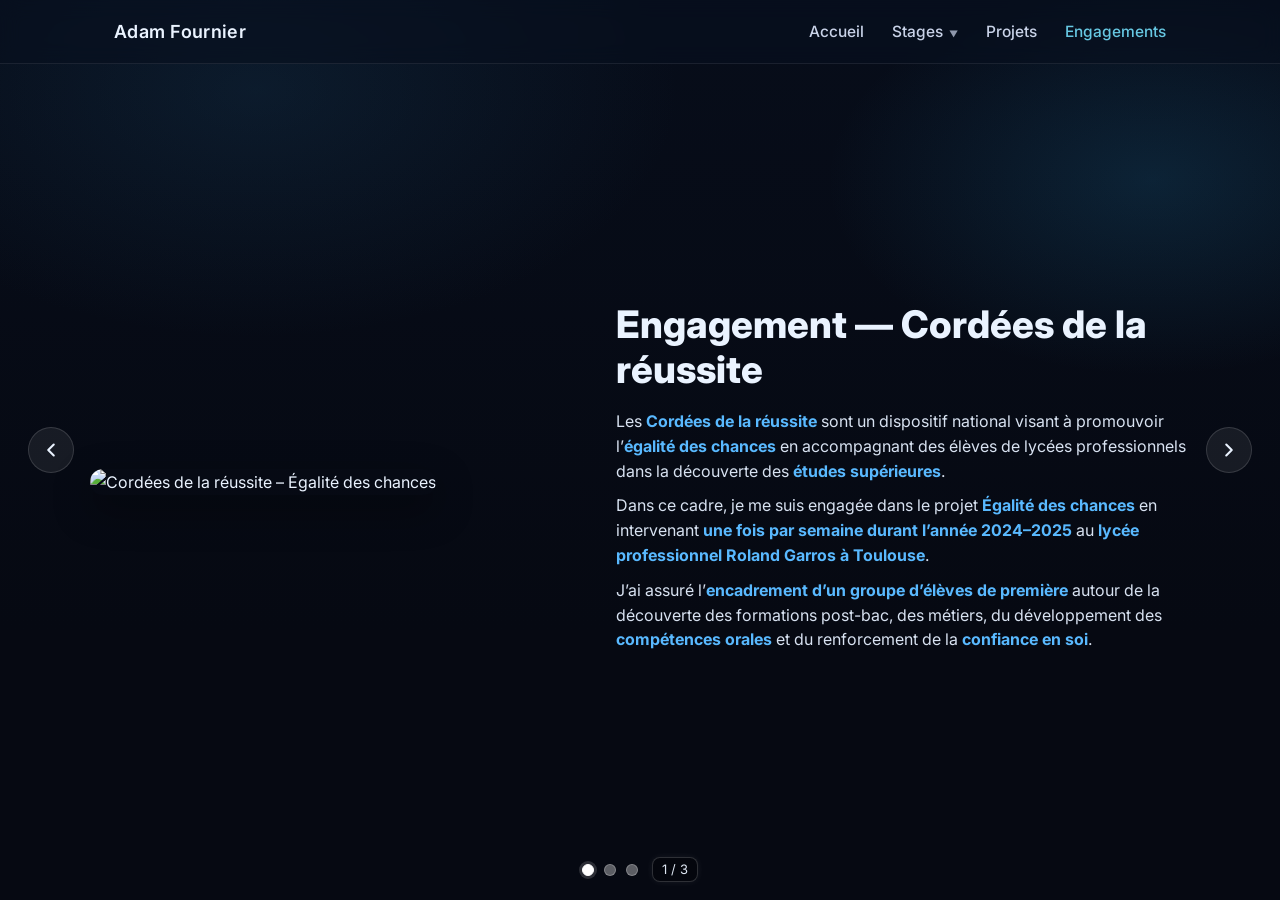
==== engagements.html @ 2282bc59 "Update engagements.html" ====
<!DOCTYPE html>
<html lang="fr">
<head>
  <meta charset="UTF-8" />
  <meta name="viewport" content="width=device-width, initial-scale=1" />
  <title>Engagements — Adam Fournier</title>

  <link rel="preconnect" href="https://fonts.gstatic.com" crossorigin>
  <link href="https://fonts.googleapis.com/css2?family=Inter:wght@300;400;600;800&display=swap" rel="stylesheet">
  <link rel="stylesheet" href="index.css?v=401" />
</head>

<body>

<header class="board">
  <div class="board__inner">
    <div class="board__brand">Adam&nbsp;Fournier</div>
    <nav class="board__nav">
      <a href="index.html">Accueil</a>

      <div class="nav-item">
        <a href="stages.html">Stages</a>
        <div class="sub">
          <a href="stage-enedis.html">Stage — Enedis (Paris)</a>
        </div>
      </div>

      <a href="projets.html">Projets</a>
      <a href="engagements.html" class="is-active">Engagements</a>
    </nav>
  </div>
</header>

<!-- WRAPPER SLIDES (IDENTIQUE À STAGE-ENEDIS) -->
<div class="slides-full-wrap">
  <div class="slides-full" id="slider">

    <!-- SLIDE 1 -->
    <section class="slide-full slide-engagement-cordee">
      <div class="slide-content engagement-grid">

        <div class="engagement-image">
          <img src="assets/engagements/image_cordee.jpg"
               alt="Cordées de la réussite – Égalité des chances">
        </div>

        <div class="engagement-text">
          <h1>Engagement — Cordées de la réussite</h1>

          <p>
            Les <strong>Cordées de la réussite</strong> sont un dispositif national
            visant à promouvoir l’<strong>égalité des chances</strong> en accompagnant
            des élèves de lycées professionnels dans la découverte des
            <strong>études supérieures</strong>.
          </p>

          <p>
            Dans ce cadre, je me suis engagée dans le projet
            <strong>Égalité des chances</strong> en intervenant
            <strong>une fois par semaine durant l’année 2024–2025</strong>
            au <strong>lycée professionnel Roland Garros à Toulouse</strong>.
          </p>

          <p>
            J’ai assuré l’<strong>encadrement d’un groupe d’élèves de première</strong>
            autour de la découverte des formations post-bac, des métiers,
            du développement des <strong>compétences orales</strong> et du
            renforcement de la <strong>confiance en soi</strong>.
          </p>
        </div>

      </div>
    </section>

    <!-- SLIDE 2 -->
    <section class="slide-full">
      <div class="slide-content">
        <h1>Sport — Triathlon / Natation</h1>
        <p>
          Pratique régulière en compétition, discipline, rigueur,
          gestion de l’effort et parallèle avec les exigences du monde
          de l’ingénierie et de la data.
        </p>
      </div>
    </section>

    <!-- SLIDE 3 -->
    <section class="slide-full">
      <div class="slide-content">
        <h1>Autres engagements</h1>
        <p>
          Mentorat, tutorat, projets associatifs et implication locale,
          illustrant un engagement constant et transversal.
        </p>
      </div>
    </section>

  </div>
</div>

<!-- FLÈCHES -->
<div class="arrows">
  <button class="arrow-btn" id="prev" aria-label="Slide précédente">
    <svg xmlns="http://www.w3.org/2000/svg" width="22" height="22" fill="none"
         stroke="currentColor" stroke-width="2.3" stroke-linecap="round"
         stroke-linejoin="round" viewBox="0 0 24 24">
      <polyline points="15 18 9 12 15 6"/>
    </svg>
  </button>

  <button class="arrow-btn" id="next" aria-label="Slide suivante">
    <svg xmlns="http://www.w3.org/2000/svg" width="22" height="22" fill="none"
         stroke="currentColor" stroke-width="2.3" stroke-linecap="round"
         stroke-linejoin="round" viewBox="0 0 24 24">
      <polyline points="9 6 15 12 9 18"/>
    </svg>
  </button>
</div>

<!-- PAGINATION -->
<div class="pagination-ui">
  <div class="dots" id="dots"></div>
  <div class="counter" id="counter">1 / 3</div>
</div>

<!-- SCRIPT SLIDER (IDENTIQUE AUX AUTRES) -->
<script>
  let current = 0;
  const slides = document.getElementById('slider');
  const total = slides.children.length;

  const dots = document.getElementById('dots');
  for (let i = 0; i < total; i++) {
    const b = document.createElement('button');
    b.className = 'dot' + (i === 0 ? ' is-active' : '');
    b.onclick = () => { current = i; updateSlide(true); };
    dots.appendChild(b);
  }

  const counter = document.getElementById('counter');

  function updateSlide(animate = true){
    slides.style.transitionDuration = animate ? '.7s' : '0s';
    slides.style.transform = `translateX(-${current * 100}vw)`;
    updateUI();
  }

  function updateUI(){
    document.querySelectorAll('.dot')
      .forEach((d, i) => d.classList.toggle('is-active', i === current));
    counter.textContent = `${current + 1} / ${total}`;
  }

  document.getElementById('next').onclick = () => {
    current = (current + 1) % total;
    updateSlide();
  };

  document.getElementById('prev').onclick = () => {
    current = (current - 1 + total) % total;
    updateSlide();
  };

  document.addEventListener('keydown', (e)=>{
    if(e.key === 'ArrowRight') document.getElementById('next').click();
    if(e.key === 'ArrowLeft') document.getElementById('prev').click();
    if(e.key === 'Escape') window.location.href = 'index.html';
  });

  let lastScroll = 0;
  window.addEventListener('wheel', (e)=>{
    const now = Date.now();
    if(now - lastScroll < 600) return;
    if(e.deltaX > 50) document.getElementById('next').click();
    if(e.deltaX < -50) document.getElementById('prev').click();
    lastScroll = now;
  }, { passive: true });

  let startX = 0, startTime = 0;
  slides.addEventListener('touchstart', e=>{
    startX = e.touches[0].clientX;
    startTime = Date.now();
  }, { passive: true });

  slides.addEventListener('touchend', e=>{
    const diff = e.changedTouches[0].clientX - startX;
    const t = Date.now() - startTime;
    if(Math.abs(diff) > 50 && t < 800){
      diff > 0 ? document.getElementById('prev').click()
               : document.getElementById('next').click();
    }
  }, { passive: true });

  updateUI();
</script>

</body>
</html>
---- index.css ----
:root {
  --bg:#070d1a;
  --bg-2:#0b1430;
  --text:#eaf3ff;
  --muted:#b6c3d4;
  --brand:#2aa8d8;
  --brand-2:#67c8e3;
  --card:#0f1d3bcc;
  --border:#1e2f4c;
  --shadow:0 14px 40px rgba(0,0,0,.45);
  --board-h:64px;

  /* Hauteurs des barres fixes bas de page */
  --contact-h:76px;  /* bandeau Contact */
  --footer-h:32px;   /* barre © fine */
}

* { box-sizing:border-box; margin:0; padding:0; }

body {
  font-family:Inter, system-ui, -apple-system, Segoe UI, Roboto, Arial, sans-serif;
  color:var(--text);
  background:
    radial-gradient(650px 380px at 20% 10%, #1a446244, transparent 65%),
    radial-gradient(500px 300px at 90% 20%, #227faf33, transparent 65%),
    linear-gradient(180deg, var(--bg), #060912 70%);
  line-height:1.65;
  overflow:hidden;
}

/* === BOARD === */
.board {
  position:fixed; top:0; left:0; right:0;
  height:var(--board-h);
  background:rgba(8,15,30,.6);
  border-bottom:1px solid rgba(255,255,255,.08);
  backdrop-filter:blur(10px);
  z-index:50;
}
.board__inner {
  max-width:1100px; margin:0 auto;
  height:100%; display:flex; align-items:center; justify-content:space-between;
  padding:0 24px;
}
.board__brand { font-weight:600; font-size:18px; letter-spacing:.3px; }

/* Nav */
.board__nav {
  display:flex;
  gap:28px;
  align-items:center;
  position:relative;
}
.board__nav a {
  position:relative;
  text-decoration:none;
  color:#dfe9ff;
  font-weight:500;
  font-size:15.5px;
  opacity:.9;
  transition:.2s;
}
.board__nav a:hover,
.board__nav a.is-active { opacity:1; color:var(--brand-2); }

/* === Sous-menu global "Stages" === */
.nav-item { position: relative; display: inline-flex; align-items: center; }
.nav-item > a::after {
  content: "▼";
  font-size: 9px;
  margin-left: 6px;
  opacity: 0.7;
  transform: translateY(-1px);
  transition: transform .2s ease, opacity .2s ease;
}
.nav-item:hover > a::after,
.nav-item:focus-within > a::after {
  transform: translateY(1px) rotate(180deg);
  opacity: 1;
}
.nav-item .sub {
  position: absolute;
  top: 100%;
  left: 0;
  min-width: 220px;
  background: rgba(8, 28, 48, 0.95);
  border: 1px solid rgba(255,255,255,0.08);
  border-radius: 12px;
  padding: 10px 0;
  opacity: 0;
  visibility: hidden;
  transform: translateY(8px);
  transition: 0.22s ease;
  box-shadow: 0 12px 28px rgba(0,0,0,0.35);
  z-index: 200;
}
.nav-item .sub a {
  display: block;
  padding: 9px 14px;
  font-size: 14.5px;
  text-decoration: none;
  color: #eaf3ff;
  transition: 0.18s ease;
}
.nav-item .sub a:hover {
  background: rgba(255,255,255,0.08);
  color: #79d2f2;
}
.nav-item:hover .sub,
.nav-item:focus-within .sub {
  opacity: 1;
  visibility: visible;
  transform: translateY(0);
}

/* === HERO (page d’accueil) === */
.hero{
  display:grid;
  grid-template-columns:1.15fr .85fr;
  align-items:center;
  gap:44px;
  min-height: calc(100vh - var(--board-h));
  padding: calc(var(--board-h) + 32px) 40px
           calc(var(--contact-h) + var(--footer-h) + 8px);
  position:relative;
  overflow:hidden;
}
.info-section:last-of-type { margin-bottom: 0; }

.hero__bg {
  position:absolute; inset:-10%; z-index:-1;
  background:
    radial-gradient(700px 420px at 18% 12%, #2f7aa955, transparent 60%),
    radial-gradient(520px 320px at 88% 18%, #33d0ff33, transparent 60%);
}
.hero__content { max-width:750px; }
.hero__title {
  font-size:clamp(30px,4.4vw,50px);
  font-weight:800; line-height:1.15;
  margin:0 0 10px;
}
.hero__subtitle {
  max-width:60ch; margin:0 0 22px;
  color:var(--muted); font-size:16px;
}

/* PHOTO */
.hero__avatar {
  justify-self:center;
  background:linear-gradient(135deg,#123055,#0b1a31);
  border-radius:50%;
  padding:22px;
  border:1px solid var(--border);
  box-shadow:var(--shadow);
}
.hero__avatar img {
  width:300px; height:300px; border-radius:50%;
  object-fit:cover; object-position:50% 33%;
  border:3px solid var(--brand); display:block;
}

/* === CARDS Accueil === */
.card-grid {
  display:grid;
  grid-template-columns:repeat(auto-fit, minmax(180px, 1fr));
  gap:14px;
  margin-bottom:16px;
}
.info-card {
  background: linear-gradient(160deg, #1b4c72, #216fa0);
  border: 1px solid rgba(255, 255, 255, 0.18);
  border-radius: 18px;
  padding: 22px 18px;
  text-decoration:none; color:#fff;
  box-shadow: 0 10px 25px rgba(20, 90, 160, 0.35);
  transition: all .25s ease;
  display:flex; flex-direction:column; align-items:center; justify-content:center;
  text-align:center;
}
.info-card:hover {
  transform: translateY(-5px);
  background: linear-gradient(160deg, #247bb8, #2b91d3);
  box-shadow: 0 16px 40px rgba(42, 168, 216, 0.45);
  border-color: rgba(120, 200, 255, 0.6);
}
.icon-circle {
  width:52px; height:52px; display:grid; place-items:center;
  border-radius:50%;
  background: linear-gradient(145deg, #2c6fa3, #1b4f7a);
  border: 1px solid rgba(255, 255, 255, 0.25);
  margin-bottom:10px;
  box-shadow: 0 0 10px rgba(40, 140, 200, 0.4);
}
.icon-circle svg { fill:#fff; width:24px; height:24px; }
.info-card h3 {
  font-size:16px; font-weight:700; color:#fff;
  letter-spacing:.4px; text-shadow:0 0 8px rgba(0,0,0,.3);
}

/* === Section “Documents” (accueil) === */
.info-section { margin-top:22px; text-align:center; }
.info-section h4 {
  font-size:15px; font-weight:700; color:var(--brand-2);
  margin-bottom:12px; letter-spacing:.3px; text-transform:uppercase;
}
.contact-links {
  display:flex; flex-wrap:wrap; justify-content:center;
  gap:10px; align-items:center;
}
.contact-item {
  display:flex; align-items:center; gap:8px;
  padding:8px 14px; border-radius:12px;
  background:rgba(255,255,255,.06);
  border:1px solid rgba(255,255,255,.12);
  color:var(--text); font-size:14px; text-decoration:none;
  transition:all .25s ease;
}
.contact-item img { width:16px; height:16px; filter:invert(1); opacity:.9; }
.contact-item.link:hover {
  background:rgba(42,168,216,.18);
  border-color:rgba(42,168,216,.4);
  transform:translateY(-2px);
  box-shadow:0 0 10px rgba(42,168,216,.35);
}

/* === BANDEAU CONTACT (au-dessus du ©) === */
.contact-bar{
  position:fixed; left:0; right:0; bottom:var(--footer-h);
  height:var(--contact-h);
  background:rgba(10,20,40,.92);
  backdrop-filter:blur(10px);
  border-top:1px solid rgba(255,255,255,.08);
  padding:10px 16px;
  display:flex; align-items:center; justify-content:center;
  z-index:100;
}
.contacts-row{
  display:flex; flex-wrap:wrap; align-items:center; justify-content:center;
  gap:24px;
}
.ci{
  display:inline-flex;
  align-items:center;
  gap:8px;
  font-size:14px;
  color:var(--text);
  text-decoration:none;
  opacity:.9;
  line-height:1;
}
.ci:hover{ opacity:1; }
.sep{ width:1px; height:18px; background:rgba(255,255,255,.14); }

/* Icônes SVG du bandeau contact */
.ci .ico{
  width:18px; height:18px;
  stroke:currentColor; fill:none; stroke-width:2;
  stroke-linecap:round; stroke-linejoin:round;
  flex:0 0 18px; opacity:.95;
  transition:transform .25s ease, opacity .2s ease, color .2s ease;
}
.ci .ico.ico--in{ fill:currentColor; stroke:none; }
.ci .ico--in{
  position: relative;
  top: -1.5px;
  width: 17px;
  height: 17px;
}

/* Effets hover pour liens */
.contacts-row a.ci{
  position:relative;
  transition: color .25s ease, transform .25s ease;
}
.contacts-row a.ci::after{
  content:"";
  position:absolute;
  left:0; right:0; bottom:-6px;
  height:2px;
  background:linear-gradient(90deg, var(--brand), var(--brand-2));
  opacity:0;
  transform:scaleX(0);
  transform-origin:left;
  transition:opacity .2s ease, transform .25s ease;
}
.contacts-row a.ci:hover{ color:var(--brand-2); }
.contacts-row a.ci:hover::after{ opacity:.9; transform:scaleX(1); }
.contacts-row a.ci:hover .ico{ transform: translateY(1px) translateX(3px); }

/* === FOOTER © === */
.footer{
  position:fixed; left:0; right:0; bottom:0;
  height:var(--footer-h);
  display:flex; align-items:center; justify-content:center;
  background:#061022;
  border-top:1px solid rgba(255,255,255,.08);
  color:var(--muted); font-size:13px;
  z-index:90;
}

/* === RESPONSIVE HOME === */
@media(max-width:900px){
  .hero { grid-template-columns:1fr; text-align:center; gap:28px; }
  .hero__avatar img { width:220px; height:220px; }
  .card-grid { grid-template-columns:1fr 1fr; }
}

/* ===================================================================== */
/* === PAGES SLIDES : Stages / Projets / Engagements =================== */
/* ===================================================================== */

.slides-full-wrap{
  padding-top:var(--board-h);
  padding-bottom: calc(var(--contact-h) + var(--footer-h) + 8px);
  height:100vh;
  overflow:hidden;
}
.slides-full{
  display:flex;
  width:400%;
  height:calc(100vh - var(--board-h));
  transition:transform .7s cubic-bezier(.4,0,.2,1);
}
.slide-full{
  width:100vw;
  height:calc(100vh - var(--board-h));
  flex-shrink:0;
  display:flex; align-items:center; justify-content:center;
  padding:32px 24px;
  background:linear-gradient(160deg,#0c1a30,#132d55);
}


/* ===================================================== */
/* ENEDIS — COHÉRENCE COULEUR (FORCÉE) */
/* ===================================================== */

.slide-full.slide-enedis-main,
.slide-full.slide-enedis-mission1,
.slide-full.slide-enedis-mission2,
.slide-full.slide-enedis-bilan{
  background: radial-gradient(
    100% 100% at 50% 0%,
    rgba(12,32,56,.75) 0%,
    rgba(8,20,36,.95) 100%
  ) !important;
}
.slide-full:nth-child(2){background:linear-gradient(160deg,#0d2038,#184472);}
.slide-full:nth-child(3){background:linear-gradient(160deg,#0e2240,#206b93);}

.slide-content{
  max-width:760px;
  width:min(92vw,760px);
  margin:0 auto;
}
.slide-content h1{
  font-size:clamp(26px,3.2vw,36px);
  font-weight:800;
  margin:0 0 10px;
  line-height:1.2;
}
.slide-content p{
  color:#c2cde0;
  line-height:1.65;
  font-size:clamp(14px,1.45vw,16px);
}

/* Pagination */
.pagination-ui {
  position: fixed;
  left: 0;
  right: 0;
  bottom: max(18px, env(safe-area-inset-bottom));
  z-index: 25;
  display: flex;
  align-items: center;
  justify-content: center;
  gap: 14px;
  pointer-events: none;
}
.dots {
  display: flex;
  align-items: center;
  gap: 10px;
  pointer-events: auto;
}
.dot {
  display: inline-block;
  width: 12px;
  height: 12px;
  border: 1.5px solid rgba(255, 255, 255, 0.25);
  border-radius: 50%;
  background: rgba(255, 255, 255, 0.35);
  cursor: pointer;
  transition: transform 0.2s ease, background 0.2s, border-color 0.2s;
}
.dot:hover { transform: scale(1.2); }
.dot.is-active {
  background: #fff;
  border-color: #fff;
  box-shadow: 0 0 0 3px rgba(255, 255, 255, 0.15);
}
.counter {
  pointer-events: none;
  font-size: 13px;
  line-height: 1;
  color: #eaf3ff;
  opacity: 0.95;
  background: rgba(0, 0, 0, 0.25);
  border: 1px solid rgba(255, 255, 255, 0.18);
  padding: 5px 9px;
  border-radius: 8px;
  box-shadow: 0 0 8px rgba(255, 255, 255, 0.08);
}
.progress { display: none !important; }

/* Flèches */
.arrows {
  position: fixed;
  top: 50%;
  transform: translateY(-50%);
  width: 100%;
  display: flex;
  justify-content: space-between;
  padding: 0 28px;
  pointer-events: none;
  z-index: 30;
}
.arrow-btn {
  pointer-events: auto;
  width: 46px;
  height: 46px;
  border-radius: 50%;
  background: rgba(255, 255, 255, 0.07);
  border: 1px solid rgba(255, 255, 255, 0.14);
  color: #eaf3ff;
  display: flex;
  align-items: center;
  justify-content: center;
  cursor: pointer;
  transition: all 0.25s ease;
}
.arrow-btn:hover {
  background: rgba(255, 255, 255, 0.18);
  transform: scale(1.1);
  box-shadow: 0 0 10px rgba(255, 255, 255, 0.15);
}
.arrow-btn svg { stroke: #eaf3ff; }

/* ===================================================== */
/* ENEDIS — SLIDE 1 (STRUCTURE PROPRE ET STABLE) */
/* Texte à gauche / Image à droite / Missions en bas */
/* ===================================================== */

.slide-enedis-main{
  width: 100vw;
  height: calc(100vh - var(--board-h));
  display: flex;
  align-items: center;
  justify-content: center;
  padding: 32px 24px;
  background: radial-gradient(
    100% 100% at 50% 0%,
    rgba(12,32,56,.70) 0%,
    rgba(8,20,36,.95) 100%
  );
  box-sizing: border-box;
}

/* Conteneur spécifique Enedis (ne dépend PAS de .slide-content global) */
.slide-enedis-main .slide-content{
  width: min(92vw, 1100px);
  max-width: 1100px;
  margin: 0 auto;
}

/* ===== GRILLE PRINCIPALE ===== */
.enedis-grid{
  display: grid;
  grid-template-columns: 1fr 520px;
  gap: 40px;
  align-items: center;
}

/* ===== TEXTE GAUCHE ===== */
.enedis-text{
  padding-left: 24px;
}

.enedis-text h1{
  margin: 0 0 14px;
  font-size: clamp(30px, 3.2vw, 42px);
  line-height: 1.2;
  color: #fff;
}

.enedis-text p{
  margin: 0 0 14px;
  color: #cfd9eb;
  line-height: 1.65;
}

.enedis-bullets{
  margin: 10px 0 18px 22px;
  color: #e5edff;
}

.enedis-bullets li{ margin-bottom: 6px; }
.enedis-bullets strong{ color:#59b9ff; font-weight:800; }

/* ===== COLONNE DROITE ===== */
.enedis-right{
  display: flex;
  flex-direction: column;
  align-items: center;
}

/* Image */
.enedis-image{
  width: 100%;
  display: flex;
  justify-content: center;
}

.enedis-image img{
  width: 100%;
  max-width: 520px;
  max-height: 300px;
  object-fit: cover;
  border-radius: 18px;
  box-shadow: 0 14px 38px rgba(0,0,0,.45);
}

/* ===== MISSIONS ===== */
.enedis-missions-under{
  width: 100%;
  max-width: 520px;
  margin-top: 16px;
  display: flex;
  flex-direction: column;
  gap: 14px;
}

.enedis-mission{
  width: 100%;
  background: rgba(255,255,255,.06);
  border: 1px solid rgba(255,255,255,.14);
  border-radius: 14px;
  padding: 14px 16px;
  display: flex;
  align-items: center;
  gap: 12px;
  box-shadow: 0 8px 24px rgba(0,0,0,.28);
}

.enedis-mission .icon{
  font-size: 1.4rem;
}

.enedis-mission h3{
  margin: 0;
  font-size: 16px;
  font-weight: 700;
  color: #fff;
}

/* ===== RESPONSIVE ===== */
@media (max-width: 900px){
  .enedis-grid{
    grid-template-columns: 1fr;
    gap: 24px;
  }

  .enedis-text{
    padding-left: 0;
    text-align: center;
  }

  .enedis-image img{
    max-width: 100%;
    max-height: 260px;
  }
}
/* ===================================================== */
/* ENEDIS — SLIDE 2 : MISSION 1 (ton compromis parfait) */
/* ===================================================== */

.slide-enedis-mission1{
  width: 100vw;
  height: calc(100vh - var(--board-h));
  display: flex;
  align-items: center;
  justify-content: center;
  padding: 26px 24px;
  box-sizing: border-box;

  background: radial-gradient(
    100% 100% at 50% 0%,
    rgba(12,32,56,.70) 0%,
    rgba(8,20,36,.95) 100%
  );
}

.slide-enedis-mission1 .slide-content{
  width: min(92vw, 1100px);
  max-width: 1100px;
  margin: 0 auto;

  height: calc(100vh - var(--board-h) - 52px);
  display: flex;
  flex-direction: column;
  justify-content: flex-start;
  gap: 14px;

  padding-top: 12px;
  padding-bottom: 60px;

  text-align: left;
}

.slide-enedis-mission1 h1{
  margin: 0 0 30px;
  font-size: clamp(28px, 3vw, 38px);
  line-height: 1.1;
  color: #fff;
}

.slide-enedis-mission1 p{
  margin: 0 0 6px;
  color: #d8e2f1;
  line-height: 1.51;
  font-size: 17px; /* ✅ ton réglage slide 2 */
}

.slide-enedis-mission1 strong{ color:#59b9ff; font-weight:700; }

.slide-enedis-mission1 .slide-content > p:last-of-type{
  margin-bottom: auto;
}


/* ===================================================== */
/* ENEDIS — SLIDE 3 : MISSION 2 (même mise en page, réglable) */
/* ➜ tu changes uniquement le titre et les textes dans le HTML */
/* ===================================================== */

.slide-enedis-mission2{
  width: 100vw;
  height: calc(100vh - var(--board-h));
  display: flex;
  align-items: center;
  justify-content: center;
  padding: 26px 24px;
  box-sizing: border-box;

  background: radial-gradient(
    100% 100% at 50% 0%,
    rgba(12,32,56,.70) 0%,
    rgba(8,20,36,.95) 100%
  );
}

.slide-enedis-mission2 .slide-content{
  width: min(92vw, 1100px);
  max-width: 1100px;
  margin: 0 auto;

  height: calc(100vh - var(--board-h) - 52px);
  display: flex;
  flex-direction: column;
  justify-content: flex-start;
  gap: 14px;

  padding-top: 12px;
  padding-bottom: 60px;

  text-align: left;
}

.slide-enedis-mission2 h1{
  margin: 0 0 60px;
  font-size: clamp(28px, 3vw, 38px);
  line-height: 1.1;
  color: #fff;
}

.slide-enedis-mission2 p{
  margin: 0 0 6px;
  color: #d8e2f1;
  line-height: 1.51;
  font-size: 18px; /* ✅ ici tu pourras ajuster si besoin (ex: 16px) */
}

.slide-enedis-mission2 strong{ color:#59b9ff; font-weight:700; }

.slide-enedis-mission2 .slide-content > p:last-of-type{
  margin-bottom: auto;
}


/* ===================================================== */
/* COMMUN — BLOC CARTES (identique pour 2 & 3) */
/* ===================================================== */

.enedis-bottom{
  display: grid;
  grid-template-columns: 1fr 1fr;
  gap: 18px;
  align-items: stretch;
}

.tools-box,
.enedis-result-single{
  background: rgba(255,255,255,.06);
  border: 1px solid rgba(255,255,255,.14);
  border-radius: 18px;
  padding: 16px 18px;
  box-shadow: 0 10px 26px rgba(0,0,0,.28);

  min-height: 140px;
  display: flex;
  flex-direction: column;
  justify-content: center;
}

.tools-box h2,
.enedis-result-single h2{
  margin: 0 0 10px;
  font-size: 18px;
  font-weight: 800;
  color: #fff;
}

.tools-grid{
  display: flex;
  flex-wrap: wrap;
  gap: 8px;
}

.tool-chip{
  padding: 7px 11px;
  border-radius: 999px;
  background: rgba(255,255,255,.07);
  border: 1px solid rgba(77,180,255,.25);
  color: #eaf3ff;
  font-weight: 700;
  font-size: 13px;
  white-space: nowrap;
}

.enedis-result-single p{
  margin: 0;
  color: #dce7f7;
  font-size: 15px;
  line-height: 1.45;
}

/* Responsive */
@media (max-width: 900px){
  .slide-enedis-mission1,
  .slide-enedis-mission2{
    padding: 20px 16px;
  }

  .slide-enedis-mission1 .slide-content,
  .slide-enedis-mission2 .slide-content{
    height: auto;
    gap: 14px;
    padding-bottom: 40px;
  }

  .enedis-bottom{
    grid-template-columns: 1fr;
    gap: 12px;
  }

  .tools-box,
  .enedis-result-single{
    min-height: auto;
  }
}


/* ===================================================== */
/* ENEDIS — SLIDE 4 (BILAN) */
/* Conclusion élégante & centrée */
/* ===================================================== */

.slide-enedis-bilan{
  width: 100vw;
  height: calc(100vh - var(--board-h));
  display: flex;
  align-items: center;
  justify-content: center;
  padding: 32px 24px;
  box-sizing: border-box;

  background: radial-gradient(
    100% 100% at 50% 0%,
    rgba(12,32,56,.70) 0%,
    rgba(8,20,36,.95) 100%
  );
}

/* conteneur central */
.slide-enedis-bilan .slide-content{
  max-width: 820px;
  padding: 42px 48px;
  text-align: center;

  background: rgba(255,255,255,.05);
  border: 1px solid rgba(255,255,255,.14);
  border-radius: 22px;
  box-shadow:
    0 12px 30px rgba(0,0,0,.35),
    0 0 30px rgba(56,148,255,.12);
}

/* titre */
.slide-enedis-bilan h1{
  margin: 0 0 20px;
  font-size: clamp(30px, 3vw, 40px);
  line-height: 1.1;
  color: #fff;
}

/* texte */
.slide-enedis-bilan p{
  margin: 0;
  font-size: 17px;
  line-height: 1.6;
  color: #dce6f5;
}

/* mots-clés */
.slide-enedis-bilan strong{
  color: #59b9ff;
  font-weight: 800;
}

/* responsive */
@media (max-width: 900px){
  .slide-enedis-bilan .slide-content{
    padding: 32px 24px;
  }

  .slide-enedis-bilan p{
    font-size: 16px;
  }
}


/* ===================================================== */
/* RESPONSIVE */
/* ===================================================== */

@media (max-width: 900px){
  .enedis-grid{
    grid-template-columns: 1fr;
    gap: 20px;
  }

  .enedis-text{
    padding-left: 0;
    transform: none;
    text-align: center;
  }

  .enedis-missions-under{
    align-items: center;
  }

  .enedis-mission{
    width: 100%;
  }

  .enedis-bottom{
    grid-template-columns: 1fr;
    gap: 16px;
  }
}



/* ===================================================== */
/* ENGAGEMENT — CORDÉES DE LA RÉUSSITE */
/* ===================================================== */

.slide-engagement-cordee{
  background: var(--enedis-bg); /* cohérence avec Enedis */
  width: 100vw;
  height: calc(100vh - var(--board-h));
  display: flex;
  align-items: center;
  justify-content: center;
  padding: 32px 24px;
}

.engagement-grid{
  max-width: 1100px;
  width: 100%;
  display: grid;
  grid-template-columns: 1fr 1.2fr;
  gap: 48px;
  align-items: center;
}

/* Image */
.engagement-image img{
  width: 100%;
  border-radius: 18px;
  box-shadow: 0 14px 38px rgba(0,0,0,.4);
}

/* Texte */
.engagement-text h1{
  margin-bottom: 16px;
  font-size: clamp(28px, 3vw, 38px);
}

.engagement-text p{
  font-size: 16px;
  line-height: 1.55;
  color: #d8e2f1;
  margin-bottom: 10px;
}

.engagement-text strong{
  color: #59b9ff;
  font-weight: 700;
}

/* Responsive */
@media (max-width: 900px){
  .engagement-grid{
    grid-template-columns: 1fr;
    gap: 24px;
    text-align: center;
  }
}
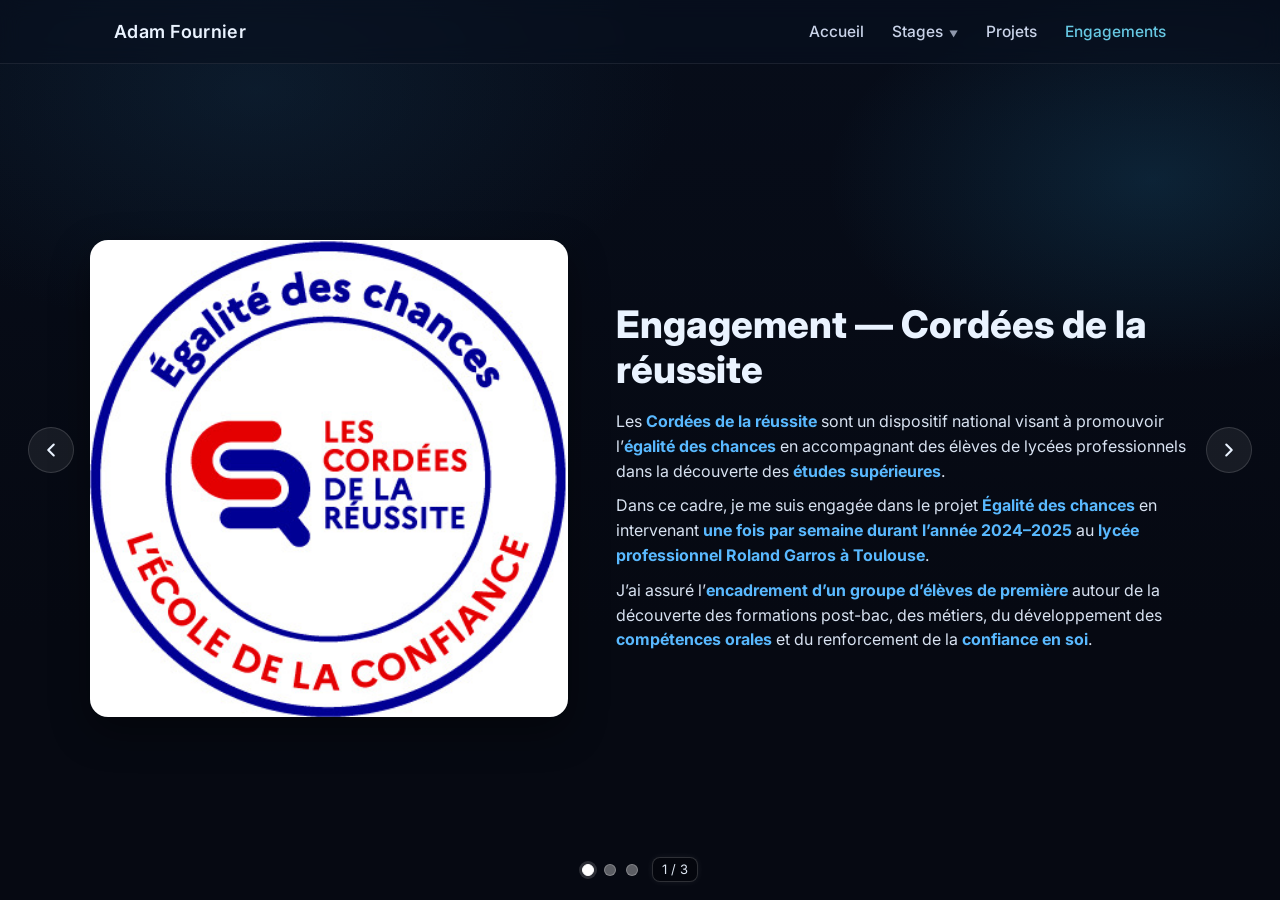
==== commit b584cd9e: "Update engagements.html" ====
--- a/engagements.html
+++ b/engagements.html
@@ -40,7 +40,7 @@
       <div class="slide-content engagement-grid">
 
         <div class="engagement-image">
-          <img src="assets/engagements/image_cordee.jpg"
+          <img src="image_cordee.jpg"
                alt="Cordées de la réussite – Égalité des chances">
         </div>
 
@@ -198,3 +198,4 @@
 </html>
 
 
+
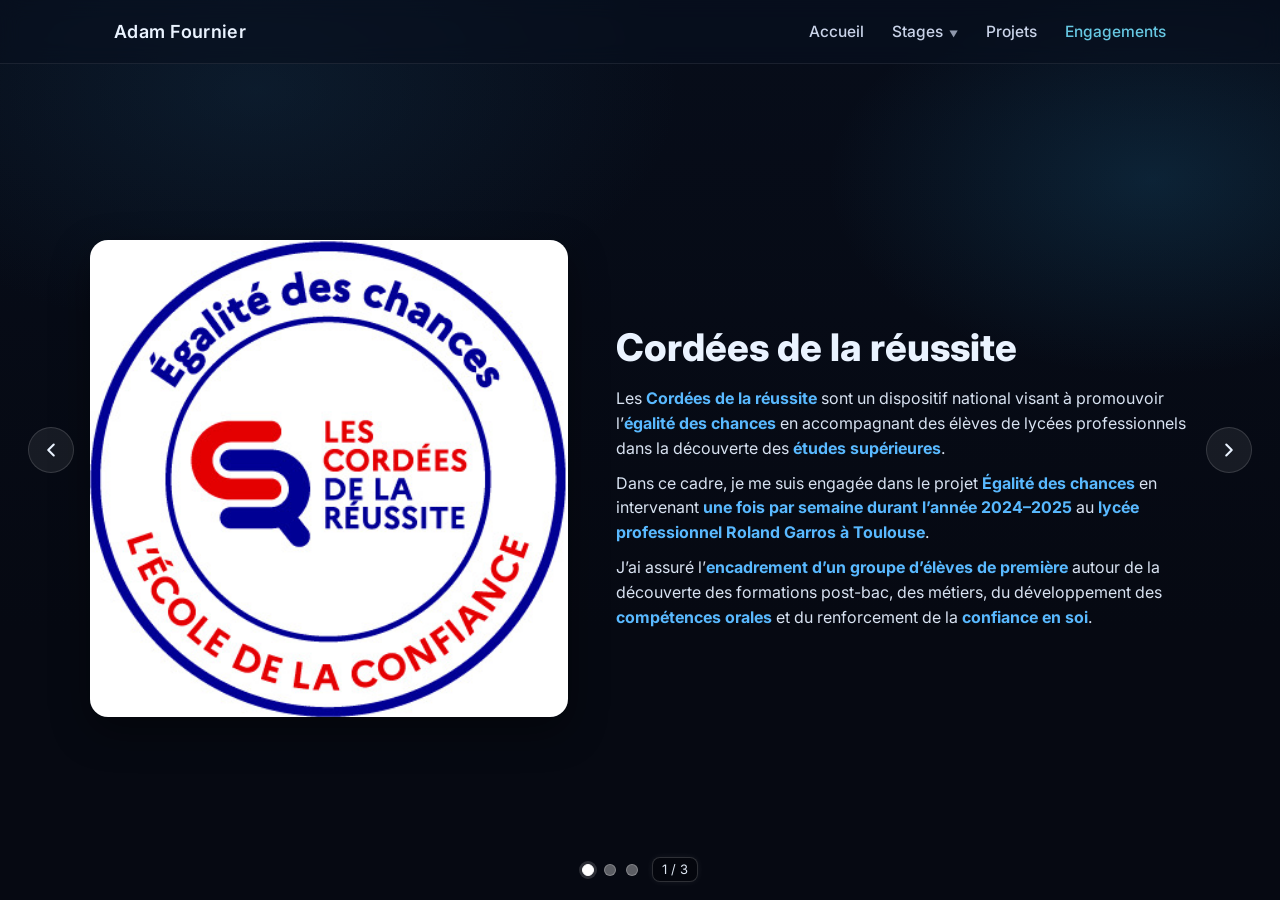
==== commit 9be91ae8: "Update engagements.html" ====
--- a/engagements.html
+++ b/engagements.html
@@ -45,7 +45,7 @@
         </div>
 
         <div class="engagement-text">
-          <h1>Engagement — Cordées de la réussite</h1>
+          <h1>Cordées de la réussite</h1>
 
           <p>
             Les <strong>Cordées de la réussite</strong> sont un dispositif national
@@ -199,3 +199,4 @@
 
 
 
+
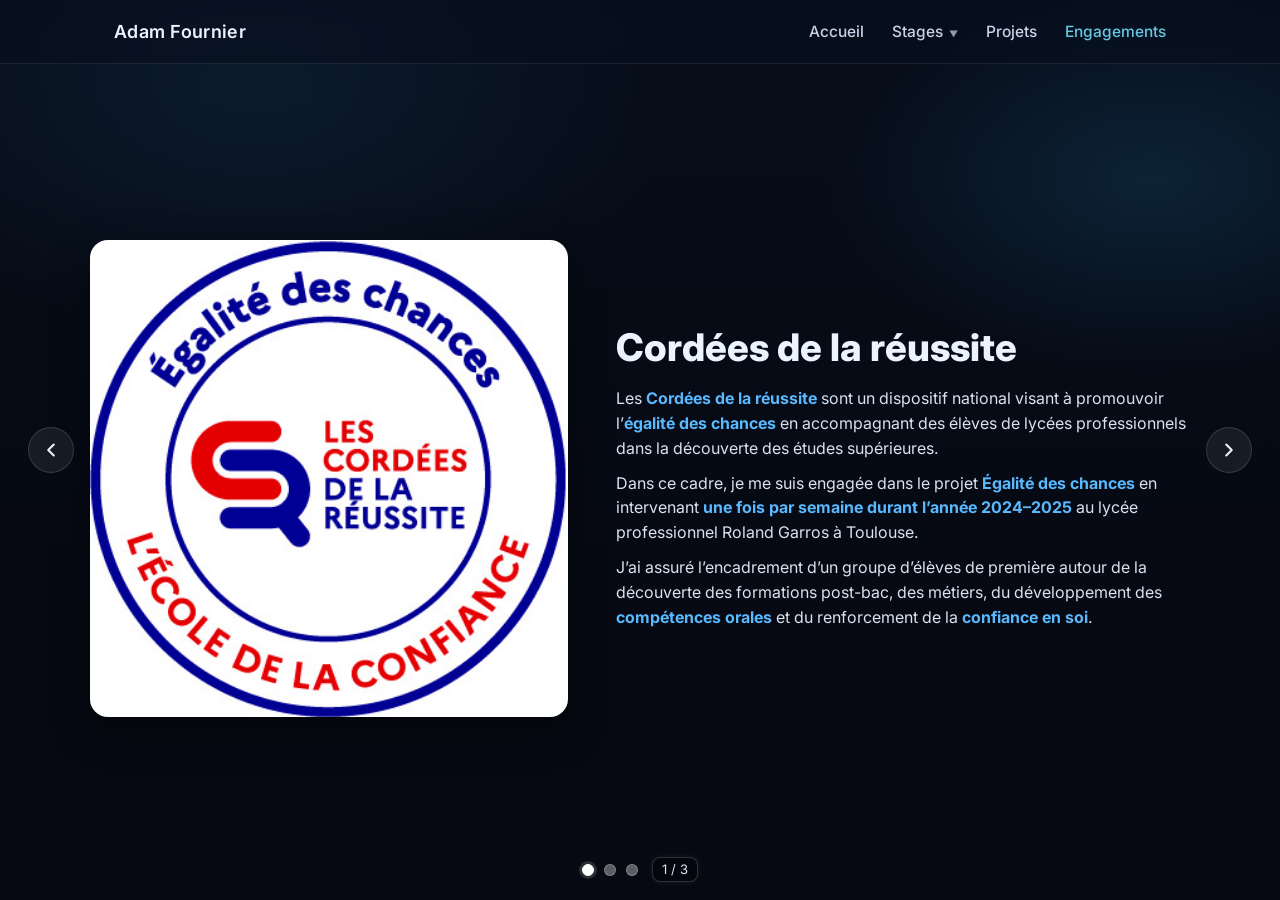
==== commit 1ab750c8: "Update engagements.html" ====
--- a/engagements.html
+++ b/engagements.html
@@ -51,18 +51,18 @@
             Les <strong>Cordées de la réussite</strong> sont un dispositif national
             visant à promouvoir l’<strong>égalité des chances</strong> en accompagnant
             des élèves de lycées professionnels dans la découverte des
-            <strong>études supérieures</strong>.
+            études supérieures.
           </p>
 
           <p>
             Dans ce cadre, je me suis engagée dans le projet
             <strong>Égalité des chances</strong> en intervenant
             <strong>une fois par semaine durant l’année 2024–2025</strong>
-            au <strong>lycée professionnel Roland Garros à Toulouse</strong>.
+            au lycée professionnel Roland Garros à Toulouse.
           </p>
 
           <p>
-            J’ai assuré l’<strong>encadrement d’un groupe d’élèves de première</strong>
+            J’ai assuré l’encadrement d’un groupe d’élèves de première
             autour de la découverte des formations post-bac, des métiers,
             du développement des <strong>compétences orales</strong> et du
             renforcement de la <strong>confiance en soi</strong>.
@@ -200,3 +200,4 @@
 
 
 
+
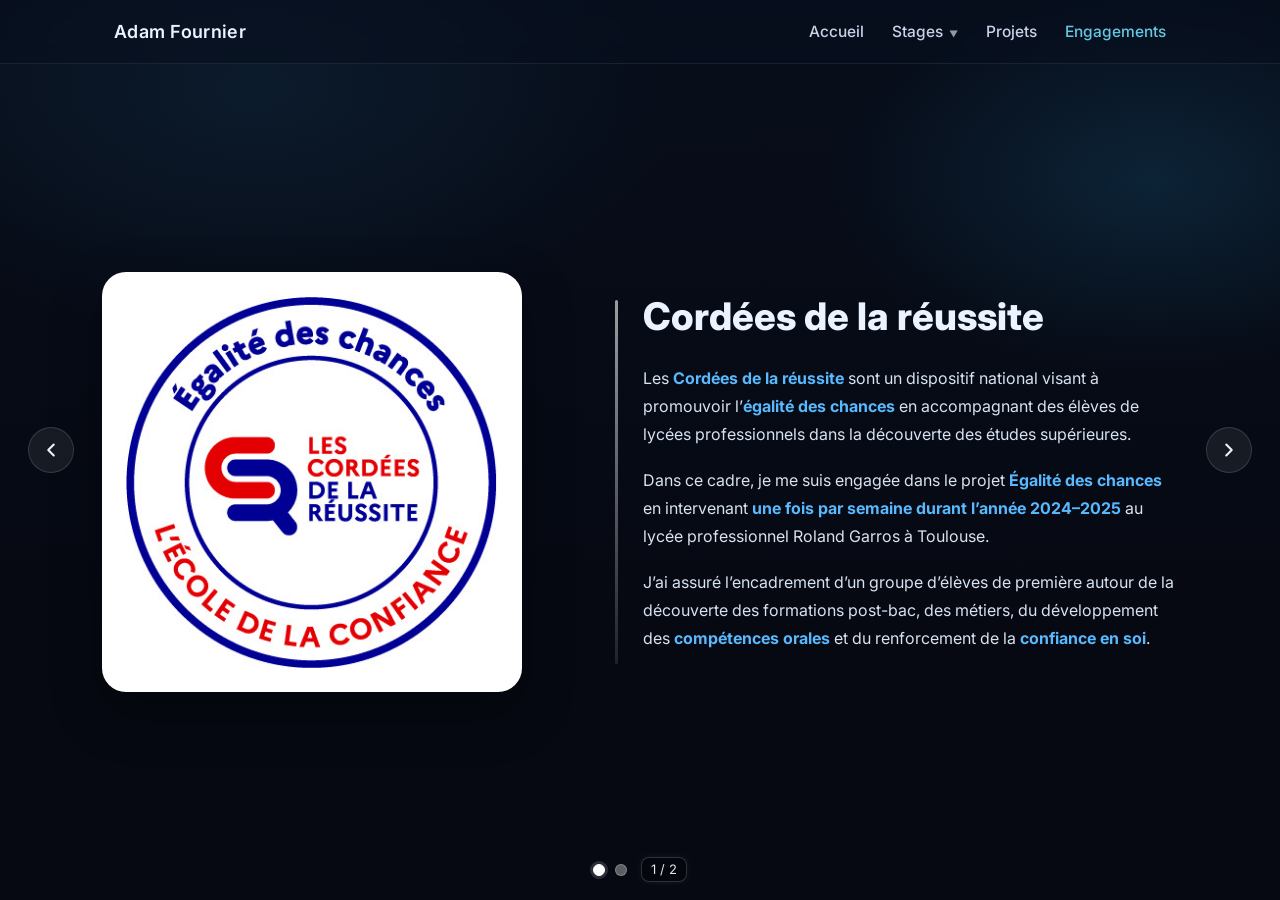
==== commit 4d5dd9b8: "Update engagements.html" ====
--- a/engagements.html
+++ b/engagements.html
@@ -75,25 +75,14 @@
     <!-- SLIDE 2 -->
     <section class="slide-full">
       <div class="slide-content">
-        <h1>Sport — Triathlon / Natation</h1>
+        <h1>Cours de soutiens</h1>
         <p>
-          Pratique régulière en compétition, discipline, rigueur,
-          gestion de l’effort et parallèle avec les exigences du monde
-          de l’ingénierie et de la data.
+          Au premier semestre de ma deuxième année d’école d’ingénieur, j’ai accompagné des étudiants de première année en dispensant des cours d’électronique de base, dans le but de les préparer aux examens et à la suite de leur parcours.
         </p>
       </div>
     </section>
 
-    <!-- SLIDE 3 -->
-    <section class="slide-full">
-      <div class="slide-content">
-        <h1>Autres engagements</h1>
-        <p>
-          Mentorat, tutorat, projets associatifs et implication locale,
-          illustrant un engagement constant et transversal.
-        </p>
-      </div>
-    </section>
+
 
   </div>
 </div>
@@ -201,3 +190,4 @@
 
 
 
+
--- a/index.css
+++ b/index.css
@@ -939,23 +939,104 @@
   }
 }
 
-
-
-
-
-
-
-
-
-
-
-
-
-
-
-
-
-
-
-
-
+/* === ENGAGEMENTS : meilleure mise en page (CSS ONLY) === */
+
+.engagement-grid{
+  display: grid;
+  grid-template-columns: 0.9fr 1.1fr;
+  gap: 64px;
+  align-items: center;
+  max-width: 1200px;
+  margin: 0 auto;
+}
+
+.engagement-image{
+  display: flex;
+  justify-content: center;
+  align-items: center;
+  margin-left: 32px; /* ← AJOUTE CETTE LIGNE */
+}
+
+.engagement-image img{
+  width: 100%;
+  max-width: 420px;
+  aspect-ratio: 1 / 1;
+  object-fit: contain;
+  background: white;
+  padding: 24px;
+  border-radius: 24px;
+  box-shadow: 0 20px 50px rgba(0,0,0,.35);
+}
+
+.engagement-text{
+  max-width: 560px;
+  position: relative;
+  padding-left: 28px;
+}
+
+.engagement-text::before{
+  content: "";
+  position: absolute;
+  left: 0;
+  top: 6px;
+  bottom: 6px;
+  width: 3px;
+  background: linear-gradient(
+    to bottom,
+    rgba(255,255,255,.6),
+    rgba(255,255,255,.1)
+  );
+  border-radius: 2px;
+}
+
+.engagement-text h1{
+  margin-bottom: 24px;
+}
+
+.engagement-text p{
+  margin-bottom: 18px;
+  line-height: 1.75;
+}
+
+@media (max-width: 900px){
+  .engagement-grid{
+    grid-template-columns: 1fr;
+    gap: 32px;
+  }
+
+  .engagement-image img{
+    max-width: 260px;
+    margin: 0 auto;
+  }
+
+  .engagement-text{
+    padding-left: 0;
+  }
+
+  .engagement-text::before{
+    display: none;
+  }
+}
+
+
+
+
+
+
+
+
+
+
+
+
+
+
+
+
+
+
+
+
+
+
+
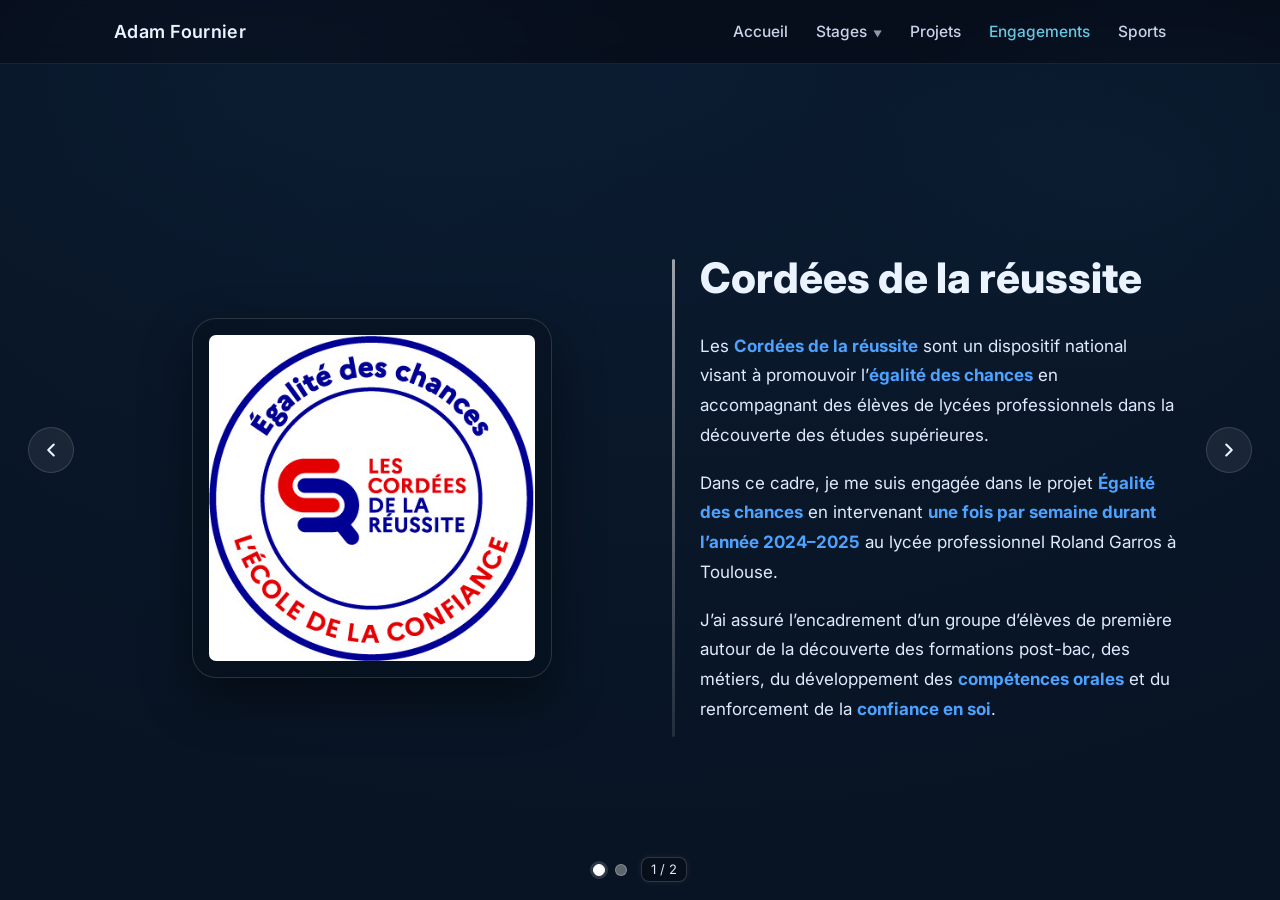
==== commit dfc2f3db: "Update engagements.html" ====
--- a/engagements.html
+++ b/engagements.html
@@ -16,18 +16,20 @@
   <div class="board__inner">
     <div class="board__brand">Adam&nbsp;Fournier</div>
     <nav class="board__nav">
-      <a href="index.html">Accueil</a>
+  <a href="index.html">Accueil</a>
 
-      <div class="nav-item">
-        <a href="stages.html">Stages</a>
-        <div class="sub">
-          <a href="stage-enedis.html">Stage — Enedis (Paris)</a>
-        </div>
-      </div>
+  <div class="nav-item">
+    <a href="stages.html">Stages</a>
+    <div class="sub">
+      <a href="stage-enedis.html">Stage — Enedis (Paris)</a>
+    </div>
+  </div>
 
-      <a href="projets.html">Projets</a>
-      <a href="engagements.html" class="is-active">Engagements</a>
-    </nav>
+  <a href="projets.html">Projets</a>
+  <a href="engagements.html" class="is-active">Engagements</a>
+  <a href="sports.html">Sports</a>
+</nav>
+
   </div>
 </header>
 
@@ -73,11 +75,12 @@
     </section>
 
     <!-- SLIDE 2 -->
-    <section class="slide-full">
+    <section class="slide-full slide-cours-soutien">
       <div class="slide-content">
         <h1>Cours de soutiens</h1>
         <p>
-          Au premier semestre de ma deuxième année d’école d’ingénieur, j’ai accompagné des étudiants de première année en dispensant des cours d’électronique de base, dans le but de les préparer aux examens et à la suite de leur parcours.
+          Au premier semestre de ma deuxième année d’école d’ingénieur, j’ai accompagné des étudiants de première année en dispensant des cours d’<strong>électronique</strong> de base, dans le but de les préparer aux examens et à la suite de leur parcours.
+
         </p>
       </div>
     </section>
@@ -191,3 +194,6 @@
 
 
 
+
+
+
--- a/index.css
+++ b/index.css
@@ -9,6 +9,11 @@
   --border:#1e2f4c;
   --shadow:0 14px 40px rgba(0,0,0,.45);
   --board-h:64px;
+--engagement-bg: radial-gradient(
+  100% 100% at 50% 0%,
+  rgba(12,32,56,.75) 0%,
+  rgba(8,20,36,.95) 100%
+);
 
   /* Hauteurs des barres fixes bas de page */
   --contact-h:76px;  /* bandeau Contact */
@@ -345,8 +350,6 @@
     rgba(8,20,36,.95) 100%
   ) !important;
 }
-.slide-full:nth-child(2){background:linear-gradient(160deg,#0d2038,#184472);}
-.slide-full:nth-child(3){background:linear-gradient(160deg,#0e2240,#206b93);}
 
 .slide-content{
   max-width:760px;
@@ -602,15 +605,15 @@
 }
 
 .slide-enedis-mission1 .slide-content{
-  width: min(92vw, 1100px);
-  max-width: 1100px;
+  width: min(92vw, 1500px);
+  max-width: 1500px;
   margin: 0 auto;
 
   height: calc(100vh - var(--board-h) - 52px);
   display: flex;
   flex-direction: column;
   justify-content: flex-start;
-  gap: 14px;
+  gap: 6px;
 
   padding-top: 12px;
   padding-bottom: 60px;
@@ -626,9 +629,9 @@
 }
 
 .slide-enedis-mission1 p{
-  margin: 0 0 6px;
+  margin: 0 0 2px;
   color: #d8e2f1;
-  line-height: 1.51;
+  line-height: 1.5;
   font-size: 17px; /* ✅ ton réglage slide 2 */
 }
 
@@ -887,7 +890,7 @@
 /* ===================================================== */
 
 .slide-engagement-cordee{
-  background: var(--enedis-bg); /* cohérence avec Enedis */
+  background: var(--engagement-bg); /* cohérence avec Enedis */
   width: 100vw;
   height: calc(100vh - var(--board-h));
   display: flex;
@@ -1019,24 +1022,1384 @@
 }
 
 
-
-
-
-
-
-
-
-
-
-
-
-
-
-
-
-
-
-
-
-
-
+/* === SLIDE : COURS DE SOUTIENS (scopé, n'impacte pas les autres) === */
+
+.slide-cours-soutien .slide-content{
+  max-width: 900px;
+  margin: 0 auto;
+  padding: 0 32px;
+}
+
+.slide-cours-soutien h1{
+  font-size: clamp(36px, 5vw, 56px);
+  margin-bottom: 32px;
+  position: relative;
+}
+
+.slide-cours-soutien h1::after{
+  content: "";
+  display: block;
+  width: 64px;
+  height: 4px;
+  margin-top: 16px;
+  background: linear-gradient(
+    to right,
+    rgba(255,255,255,.8),
+    rgba(255,255,255,.2)
+  );
+  border-radius: 2px;
+}
+
+.slide-cours-soutien p{
+  font-size: 17px;
+  line-height: 1.8;
+  max-width: 700px;
+  opacity: .95;
+}
+
+.slide-cours-soutien strong{
+  color: #59b9ff;
+  font-weight: 700;
+}
+
+.slide-cours-soutien{
+  background:
+    radial-gradient(
+      100% 100% at 50% 0%,
+      rgba(18,42,70,.75) 0%,
+      rgba(10,28,48,.95) 100%
+    );
+}
+
+/* FOND COMMUN ENGAGEMENTS */
+.slide-engagement-cordee,
+.slide-cours-soutien{
+  background: radial-gradient(
+    100% 100% at 50% 0%,
+    rgba(12,32,56,.75) 0%,
+    rgba(8,20,36,.95) 100%
+  );
+}
+
+/* ===========================
+   LISTE (Stages / Projets) — Intro avec cartes
+   =========================== */
+
+.stage-wrap{
+  padding-top:calc(var(--board-h) + 56px);
+  padding-left:40px;
+  padding-right:40px;
+  padding-bottom:64px;
+}
+
+.stage-head{
+  max-width:1100px;
+  margin:0 auto 36px;
+}
+
+.stage-head h1{
+  font-size:42px;
+  font-weight:800;
+  margin:0 0 14px;
+}
+
+.stage-head p{
+  color:#cbd8ea;
+  max-width:920px;
+  font-size:17px;
+  line-height:1.7;
+}
+
+/* ton titre de section "ÉLECTRONIQUE" */
+.section-title{
+  max-width:1100px;
+  margin: 34px auto 10px;
+  font-size: 18px;
+  letter-spacing: .06em;
+  text-transform: uppercase;
+  color: rgba(223,233,255,.85);
+}
+
+/* grille */
+.stage-grid{
+  max-width:1100px;
+  margin:28px auto 0;
+  display:grid;
+  grid-template-columns:repeat(3,1fr);
+  gap:22px;
+}
+
+/* cartes */
+.stage-card{
+  border-radius:20px;
+  padding:22px 22px 24px;
+  background:rgba(255,255,255,.06);
+  border:1px solid rgba(255,255,255,.12);
+  display:flex;
+  flex-direction:column;
+  gap:8px;
+  transition:transform .22s ease, box-shadow .22s ease, border-color .22s ease, background .22s ease;
+}
+
+/* liens dans la carte -> plus de bleu/violet */
+.stage-card a{
+  color:inherit;
+  text-decoration:none;
+}
+
+.stage-card.is-clickable:hover{
+  transform:translateY(-6px);
+  border-color:rgba(120,200,255,.6);
+  box-shadow:0 18px 40px rgba(42,168,216,.32);
+  background:linear-gradient(160deg,rgba(42,168,216,.22),rgba(255,255,255,.09));
+}
+
+.stage-card.is-ghost{
+  background:rgba(255,255,255,.03);
+  border:1px dashed rgba(255,255,255,.18);
+  color:#c7d3e6;
+  opacity:.7;
+  justify-content:center;
+  align-items:center;
+  text-align:center;
+}
+
+/* Bulle durée (commune à tous les stages) */
+.stage-duration{
+  display:inline-flex;
+  align-items:center;
+  gap:8px;
+  padding:10px 16px;
+  border-radius:999px;
+  background:rgba(255,255,255,.08);
+  border:1px solid rgba(255,255,255,.18);
+  color:#e8f1ff;
+  font-size:14px;
+  font-weight:500;
+}
+
+/* Carte stage planifié (Inde – non cliquable) */
+.stage-card.is-disabled{
+  background: rgba(255,255,255,.085);
+  border: 1px solid rgba(255,255,255,.16);
+  color: #dfe9ff;
+  opacity: .92;
+  cursor: default;
+}
+
+.stage-card.is-disabled:hover{
+  transform: none;
+  box-shadow: none;
+  border-color: rgba(255,255,255,.16);
+  background: rgba(255,255,255,.085);
+}
+
+
+.stage-title{
+  font-weight:800;
+  font-size:20px;
+}
+
+.stage-sub{
+  color:#cbd8ea;
+  font-size:14.5px;
+}
+
+.stage-meta{
+  margin-top:8px;
+  display:flex;
+  gap:10px;
+  flex-wrap:wrap;
+}
+
+.pill{
+  display:inline-flex;
+  align-items:center;
+  padding:7px 12px;
+  border-radius:999px;
+  background:rgba(255,255,255,.06);
+  border:1px solid rgba(255,255,255,.16);
+  font-size:12.5px;
+  color:#dfe9ff;
+}
+
+@media(max-width:1000px){
+  .stage-grid{grid-template-columns:1fr 1fr;}
+}
+@media(max-width:720px){
+  .stage-grid{grid-template-columns:1fr;}
+  .stage-head h1{font-size:34px;}
+}
+
+.slide-full.stage-enedis .slide-content p{
+  margin-bottom: 2px;   /* plus aéré entre paragraphes */
+  line-height: 1.75;     /* tu peux garder */
+}
+
+/* ==============================
+   PROJETS – SLIDES CONTENU
+   ============================== */
+
+/* Contenu général d’une slide */
+.slide-content{
+  max-width: 1200px;
+  margin: 0 auto;
+  padding: 80px 64px;
+}
+
+.slide-content h1{
+  font-size: 42px;
+  font-weight: 800;
+  margin-bottom: 28px;
+}
+
+.slide-content p{
+  max-width: 900px;
+  font-size: 17px;
+  line-height: 1.75;
+  color: #dfe9ff;
+  margin-bottom: 18px;
+}
+
+/* ==============================
+   GRILLE TEXTE / IMAGE (réutilisée)
+   ============================== */
+
+.engagement-grid{
+  display: grid;
+  grid-template-columns: 1fr 1fr;
+  gap: 64px;
+  align-items: center;
+  margin-top: 32px;
+}
+
+.engagement-text{
+  max-width: 520px;
+}
+
+.engagement-text p{
+  margin-bottom: 18px;
+}
+
+/* ==============================
+   IMAGES PROJET
+   ============================== */
+
+.engagement-image{
+  display: flex;
+  justify-content: center;
+  align-items: center;
+}
+
+.engagement-image img{
+  width: 100%;
+  max-width: 420px;
+  aspect-ratio: 1 / 1;
+  object-fit: contain;
+
+  background: rgba(0,0,0,.18);
+  padding: 16px;
+  border-radius: 24px;
+  border: 1px solid rgba(255,255,255,.14);
+  box-shadow: 0 22px 50px rgba(0,0,0,.45);
+}
+
+/* Cas où il y a 2 images sur une slide */
+.engagement-grid .engagement-image img{
+  max-width: 360px;
+}
+
+/* ==============================
+   RESPONSIVE
+   ============================== */
+
+@media (max-width: 900px){
+  .slide-content{
+    padding: 64px 32px;
+  }
+
+  .slide-content h1{
+    font-size: 34px;
+  }
+
+  .engagement-grid{
+    grid-template-columns: 1fr;
+    gap: 36px;
+  }
+
+  .engagement-image img{
+    max-width: 280px;
+  }
+}
+
+
+/* ===== LÉGENDES IMAGES PROJET ===== */
+.engagement-fig{
+  margin: 0;
+  text-align: center;
+}
+
+.engagement-cap{
+  margin-top: 8px;
+  font-size: 13px;
+  line-height: 1.35;
+  color: rgba(223,233,255,.75);
+}
+
+/* ==============================
+   SLIDE 2 UNIQUEMENT (classe .slide-amp)
+   Objectif : texte à gauche, 2 grandes images à droite
+   ============================== */
+
+.slide-full.slide-amp .slide-content{
+  max-width: 1500px;
+  padding: 80px 90px;
+}
+
+/* Utilise toute la largeur utile */
+.slide-full.slide-amp .engagement-grid{
+  grid-template-columns: 1.25fr 1fr; /* texte | images */
+  gap: 110px;
+  align-items: start;
+  margin-top: 0; /* enlève l'espace inutile au-dessus */
+}
+
+/* Texte plus large (sinon ça reste serré au centre) */
+.slide-full.slide-amp .engagement-text{
+  max-width: none; /* écrase le max-width:520px global */
+}
+
+/* Colonne images */
+.slide-full.slide-amp .engagement-image{
+  justify-content: flex-end;
+  align-items: flex-start;
+}
+
+/* 2 images empilées, grandes */
+.slide-full.slide-amp .amp-media-col{
+  width: 100%;
+  max-width: 760px;
+  display: flex;
+  flex-direction: column;
+  gap: 34px;
+}
+
+/* IMPORTANT : on cible amp-img (pas les images globales)
+   => pas de carré, pas de limitation à 420px */
+.slide-full.slide-amp img.amp-img{
+  width: 100%;
+  max-width: 760px;
+  height: auto;
+  aspect-ratio: auto;     /* enlève le 1/1 */
+  object-fit: cover;      /* joli pour des photos rectangulaires */
+
+  background: rgba(0,0,0,.18);
+  padding: 14px;
+  border-radius: 22px;
+  border: 1px solid rgba(255,255,255,.16);
+  box-shadow: 0 22px 60px rgba(0,0,0,.45);
+}
+
+/* Légendes slide 2 */
+.slide-full.slide-amp .engagement-cap{
+  text-align: left;
+  margin-top: 10px;
+  font-size: 14px;
+  color: rgba(223,233,255,.85);
+}
+
+/* Responsive */
+@media (max-width: 1100px){
+  .slide-full.slide-amp .slide-content{
+    padding: 64px 34px;
+  }
+
+  .slide-full.slide-amp .engagement-grid{
+    grid-template-columns: 1fr;
+    gap: 46px;
+  }
+
+  .slide-full.slide-amp .amp-media-col,
+  .slide-full.slide-amp img.amp-img{
+    max-width: 520px;
+  }
+}
+/* ==========================================
+   SLIDE 2 (slide-amp) : FULL WIDTH + BIG MEDIA
+   Ne touche pas aux autres slides
+   ========================================== */
+
+/* 1) On force le slide à utiliser toute la largeur disponible */
+.slide-full.slide-amp{
+  width: 100vw;
+}
+
+/* 2) On casse toute limitation de parent (wrap/section) sur cette slide */
+.slide-full.slide-amp > .slide-content{
+  width: 100%;
+  max-width: 1600px;        /* plus large */
+  margin: 0 auto;
+  padding: 80px 100px;
+}
+
+/* 3) Grille plus large et plus équilibrée */
+.slide-full.slide-amp .engagement-grid{
+  margin-top: 0;
+  width: 100%;
+  grid-template-columns: 1.15fr 1fr; /* texte | images */
+  gap: 120px;
+  align-items: start;
+}
+
+/* 4) Texte : on enlève la contrainte */
+.slide-full.slide-amp .engagement-text{
+  max-width: none;
+}
+
+/* 5) Colonne images : on force la largeur */
+.slide-full.slide-amp .engagement-image{
+  width: 100%;
+  justify-content: flex-end;
+  align-items: flex-start;
+}
+
+/* 6) Colonne des 2 images */
+.slide-full.slide-amp .amp-media-col{
+  width: 100%;
+  max-width: 900px;         /* beaucoup plus grand */
+  display: flex;
+  flex-direction: column;
+  gap: 34px;
+}
+
+/* 7) Images vraiment grandes (et rectangulaires) */
+.slide-full.slide-amp img.amp-img{
+  width: 100%;
+  max-width: 900px;
+  height: auto;
+  aspect-ratio: auto;
+  object-fit: contain;      /* IMPORTANT : évite de rogner tes screenshots */
+
+  background: rgba(0,0,0,.18);
+  padding: 10px;
+  border-radius: 22px;
+  border: 1px solid rgba(255,255,255,.16);
+  box-shadow: 0 22px 60px rgba(0,0,0,.45);
+}
+
+/* Légendes */
+.slide-full.slide-amp .engagement-cap{
+  text-align: left;
+  margin-top: 10px;
+  font-size: 14px;
+  color: rgba(223,233,255,.88);
+}
+
+/* Responsive */
+@media (max-width: 1200px){
+  .slide-full.slide-amp > .slide-content{
+    padding: 64px 40px;
+  }
+  .slide-full.slide-amp .engagement-grid{
+    grid-template-columns: 1fr;
+    gap: 48px;
+  }
+  .slide-full.slide-amp .amp-media-col,
+  .slide-full.slide-amp img.amp-img{
+    max-width: 600px;
+  }
+}
+
+
+
+
+/* Alignement horizontal des images (slide 2) */
+.slide-full.slide-amp .engagement-image{
+  justify-content: center;   /* au lieu de flex-end */
+}
+
+/* Centre légèrement les images dans la colonne */
+.slide-full.slide-amp .amp-media-col{
+  align-items: center;
+}
+
+/* Et les légendes suivent l’image */
+.slide-full.slide-amp .engagement-cap{
+  text-align: center;
+}
+
+/* ==============================
+   SLIDE 3 : NUMÉRISATION (texte haut + images bas)
+   ============================== */
+
+.slide-full.slide-adc .slide-content{
+  max-width: 1600px;
+  padding: 80px 80px;
+}
+
+/* Texte : pleine largeur */
+.slide-full.slide-adc .slide-content p{
+  max-width: none;
+}
+
+/* Images en bas */
+.slide-full.slide-adc .adc-images{
+  margin-top: 48px;
+  display: grid;
+  grid-template-columns: 1fr 1fr;
+  gap: 40px;
+  align-items: start;
+}
+
+/* Images : taille réglable ICI */
+.slide-full.slide-adc .adc-fig img{
+  width: 100%;
+  max-width: 480px;  /* ✅ C’EST CETTE LIGNE QUI RÈGLE LA TAILLE */
+  margin: 0 auto;    /* centre l’image dans sa colonne */
+  display: block;
+  height: auto;
+
+  border-radius: 22px;
+  padding: 12px;
+  background: rgba(0,0,0,.18);
+  border: 1px solid rgba(255,255,255,.16);
+  box-shadow: 0 20px 50px rgba(0,0,0,.45);
+}
+
+/* Légendes : centrées */
+.slide-full.slide-adc .adc-fig figcaption{
+  text-align: center; /* ✅ centre la légende */
+  margin-top: 10px;
+  font-size: 14px;
+  color: rgba(223,233,255,.85);
+}
+
+/* Gras en bleu (comme avant) */
+.slide-content strong{
+  color: #4da3ff;
+  font-weight: 700;
+}
+
+/* Responsive */
+@media (max-width: 900px){
+  .slide-full.slide-adc .slide-content{
+    padding: 64px 32px;
+  }
+
+  .slide-full.slide-adc .adc-images{
+    grid-template-columns: 1fr;
+    gap: 28px;
+  }
+
+  .slide-full.slide-adc .adc-fig img{
+    max-width: 520px;
+  }
+}
+
+
+/* ==============================
+   SLIDE 3 : NUMÉRISATION (texte haut + images bas)
+   IMPORTANT : n'impacte QUE .slide-adc
+   ============================== */
+
+.slide-full.slide-adc .slide-content{
+  width: min(92vw, 1600px) !important; /* ✅ c’est CETTE ligne qui fait prendre la largeur */
+  max-width: 1600px !important;
+  margin: 0 auto;
+  padding: 80px 80px;
+}
+
+/* Texte : pleine largeur (évite le retour à la ligne trop tôt) */
+.slide-full.slide-adc .adc-text{
+  width: 100%;
+  max-width: 1200px; /* tu peux monter à 1400 si tu veux encore plus long */
+}
+
+.slide-full.slide-adc .adc-text p{
+  max-width: none !important;
+}
+
+/* Images en bas : 2 colonnes */
+.slide-full.slide-adc .adc-images{
+  margin-top: 46px;
+  width: 100%;
+  display: grid;
+  grid-template-columns: 1fr 1fr;
+  gap: 44px;
+  align-items: start;
+}
+
+/* Figures */
+.slide-full.slide-adc .adc-fig{
+  margin: 0;
+  text-align: center; /* ✅ centre image + légende */
+}
+
+/* ✅ TAILLE DES IMAGES : c’est ICI */
+.slide-full.slide-adc .adc-fig img{
+  width: 100%;
+  max-width: 430px;   /* ✅ ← C’EST CETTE LIGNE QUI RÈGLE LA TAILLE DES IMAGES */
+  height: auto;
+  display: block;
+  margin: 0 auto;
+
+  border-radius: 22px;
+  padding: 12px;
+  background: rgba(0,0,0,.18);
+  border: 1px solid rgba(255,255,255,.16);
+  box-shadow: 0 20px 50px rgba(0,0,0,.45);
+}
+
+/* Légendes : centrées */
+.slide-full.slide-adc .adc-fig figcaption{
+  margin-top: 10px;
+  font-size: 14px;
+  color: rgba(223,233,255,.85);
+  text-align: center;
+}
+
+/* Gras en bleu (comme avant) */
+.slide-full.slide-adc strong{
+  color: #4da3ff;
+  font-weight: 700;
+}
+
+/* Responsive */
+@media (max-width: 900px){
+  .slide-full.slide-adc .slide-content{
+    width: min(92vw, 980px) !important;
+    padding: 64px 32px;
+  }
+
+  .slide-full.slide-adc .adc-images{
+    grid-template-columns: 1fr;
+    gap: 28px;
+  }
+
+  .slide-full.slide-adc .adc-fig img{
+    max-width: 560px;
+  }
+}
+
+/* FORCER l'espacement des paragraphes – slide 2 Enedis */
+.slide-full.stage-enedis .slide-enedis-mission1 p{
+  margin-bottom: 4px !important;
+}
+
+
+
+
+
+
+/* ===== ENEDIS – Slide 2 seulement : texte plus large, bas inchangé ===== */
+
+/* 1) On élargit le conteneur de la slide 2 (Mission 1) */
+.slide-full.slide-enedis-mission1 .slide-content{
+  width: min(92vw, 1500px);
+  max-width: 1500px;
+}
+
+/* 2) MAIS on empêche le bloc du bas (cartes) de s’étirer */
+.slide-full.slide-enedis-mission1 .enedis-bottom{
+  max-width: 1100px;   /* garde la largeur “ancienne” */
+  margin: 0 auto;      /* centre le bloc */
+}
+
+/* 3) Optionnel : si tu veux que le texte soit large mais pas “trop” sur grand écran */
+.slide-full.slide-enedis-mission1 h1,
+.slide-full.slide-enedis-mission1 p{
+  max-width: 1400px;   /* tu peux mettre 1500 si tu veux */
+}
+
+
+
+
+/* ENEDIS – Slide 2 : diminuer l’espace entre paragraphes */
+.slide-full.slide-enedis-mission1 p{
+  margin-bottom: 2px;
+}
+
+
+
+
+/* ENEDIS – Slide 2 : augmenter l’espace texte ↔ boutons */
+.slide-full.slide-enedis-mission1 .enedis-bottom{
+  margin-top: 16px;
+}
+
+
+/* ==============================
+   PROJETS – ajustements légers
+   (réutilise le style des stages)
+   ============================== */
+
+/* Titre de section (Électronique analogique / numérique) */
+.section-title{
+  max-width: 1100px;
+  margin: 34px auto 10px;
+  font-size: 18px;
+  letter-spacing: .06em;
+  text-transform: uppercase;
+  color: rgba(223,233,255,.85);
+}
+
+/* Sous-texte explicatif sous le titre */
+.section-sub{
+  max-width: 1100px;
+  margin: 0 auto 18px;
+  color: rgba(223,233,255,.75);
+  font-size: 15.5px;
+  line-height: 1.6;
+}
+
+/* Harmonisation des cartes projets (même hauteur visuelle) */
+.stage-card{
+  display: flex;
+  flex-direction: column;
+  justify-content: space-between;
+}
+
+/* Titre projet un peu plus marqué */
+.stage-card .stage-title{
+  font-weight: 700;
+}
+
+/* Sous-titre projet */
+.stage-card .stage-sub{
+  margin-top: 6px;
+  line-height: 1.45;
+}
+
+/* Bloc durée (calendrier) */
+.stage-card .stage-duration{
+  display: inline-flex;
+  align-items: center;
+  gap: 8px;
+  font-size: 14px;
+  color: rgba(223,233,255,.85);
+}
+
+/* Icône calendrier */
+.stage-card .stage-duration svg{
+  width: 16px;
+  height: 16px;
+  opacity: .9;
+}
+
+/* Espacement entre durée et tags */
+.stage-card .stage-meta{
+  margin-top: 10px;
+  display: flex;
+  flex-wrap: wrap;
+  gap: 8px;
+}
+
+/* Tags (pill) légèrement plus compacts pour projets */
+.stage-card .pill{
+  font-size: 12.5px;
+  padding: 4px 10px;
+}
+
+/* Carte “à venir” */
+.stage-card.is-ghost{
+  background: rgba(255,255,255,.03);
+  border: 1px dashed rgba(255,255,255,.18);
+  color: #c7d3e6;
+  opacity: .7;
+  justify-content: center;
+  align-items: center;
+  text-align: center;
+}
+
+.stage-card.is-ghost:hover{
+  transform: none;
+  box-shadow: none;
+}
+
+/* Responsive */
+@media (max-width: 720px){
+  .section-title{
+    font-size: 16px;
+  }
+  .section-sub{
+    font-size: 14.5px;
+  }
+}
+/* ==============================
+   PROJETS – layout 2 colonnes
+   ============================== */
+
+.projects-columns{
+  max-width: 1200px;
+  margin: 0 auto;
+  display: grid;
+  grid-template-columns: 1fr 1fr;
+  gap: 64px;
+}
+
+.projects-col{
+  display: flex;
+  flex-direction: column;
+  gap: 18px;
+}
+
+.projects-col-title{
+  font-size: 18px;
+  letter-spacing: .06em;
+  text-transform: uppercase;
+  color: rgba(223,233,255,.85);
+  margin-bottom: 8px;
+}
+
+/* Cartes projets : simplifiées */
+.projects-columns .stage-card{
+  padding: 22px;
+}
+
+.projects-columns .stage-sub,
+.projects-columns .pill{
+  display: none; /* enlève tout le superflu */
+}
+
+/* Responsive */
+@media (max-width: 900px){
+  .projects-columns{
+    grid-template-columns: 1fr;
+    gap: 42px;
+  }
+}
+
+/* =========================================
+   PROJETS – page d’accueil projets
+   (ajouter à la FIN du CSS)
+   ========================================= */
+
+/* Titre "Projets" plus impactant */
+.stage-head{
+  margin-bottom: 28px; /* espace avant les colonnes */
+}
+.stage-head h1{
+  font-size: 60px;
+  letter-spacing: -0.02em;
+  line-height: 1.02;
+  margin: 0 0 14px 0;
+}
+.stage-head h1::after{
+  content:"";
+  display:block;
+  width: 78px;
+  height: 4px;
+  margin-top: 14px;
+  border-radius: 99px;
+  background: rgba(77,163,255,.9);
+  box-shadow: 0 10px 35px rgba(77,163,255,.28);
+}
+
+/* 2 colonnes + espacement global */
+.projects-columns{
+  max-width: 1200px;
+  margin: 0 auto;
+  display: grid;
+  grid-template-columns: 1fr 1fr;
+  gap: 48px;
+  align-items: start;
+  padding: 8px 0 10px;
+}
+
+/* Chaque colonne = bloc "section" */
+.projects-col{
+  position: relative;
+  padding: 22px 18px 18px;
+  border-radius: 26px;
+  background: rgba(255,255,255,.03);
+  border: 1px solid rgba(255,255,255,.08);
+  box-shadow: 0 18px 60px rgba(0,0,0,.35);
+}
+
+/* Titre de section */
+.projects-col-title{
+  margin: 0 0 18px;
+  font-size: 14px;
+  letter-spacing: .16em;
+  text-transform: uppercase;
+  color: rgba(223,233,255,.9);
+  display: inline-flex;
+  align-items: center;
+  gap: 10px;
+}
+.projects-col-title::before{
+  content:"";
+  width: 10px;
+  height: 10px;
+  border-radius: 99px;
+  background: rgba(77,163,255,.95);
+  box-shadow: 0 10px 30px rgba(77,163,255,.35);
+}
+
+/* Cartes : plus "pro" */
+.projects-col .stage-card{
+  border-radius: 22px;
+  padding: 0; /* on laisse le <a> gérer le padding */
+  margin-bottom: 16px;
+  background: rgba(255,255,255,.035);
+  border: 1px solid rgba(255,255,255,.10);
+  box-shadow: 0 14px 45px rgba(0,0,0,.30);
+  overflow: hidden;
+}
+.projects-col .stage-card:last-child{ margin-bottom: 0; }
+
+/* Zone cliquable */
+.projects-col .stage-card > a{
+  display: block;
+  padding: 22px 22px 20px;
+}
+
+/* Titre carte */
+.projects-col .stage-title{
+  font-size: 26px;
+  font-weight: 800;
+  letter-spacing: -0.01em;
+  margin-bottom: 14px;
+}
+
+/* Pill durée : plus clean + align icône */
+.projects-col .stage-duration{
+  display: inline-flex;
+  align-items: center;
+  gap: 10px;
+  padding: 10px 14px;
+  border-radius: 999px;
+  background: rgba(255,255,255,.06);
+  border: 1px solid rgba(255,255,255,.12);
+  color: rgba(223,233,255,.92);
+}
+.projects-col .stage-duration svg{
+  width: 18px;
+  height: 18px;
+  opacity: .95;
+}
+
+/* Hover : effet halo + légère montée */
+.projects-col .stage-card.is-clickable{
+  transition: transform .18s ease, box-shadow .18s ease, border-color .18s ease, background .18s ease;
+}
+.projects-col .stage-card.is-clickable:hover{
+  transform: translateY(-4px);
+  border-color: rgba(77,163,255,.35);
+  background: rgba(77,163,255,.06);
+  box-shadow:
+    0 26px 70px rgba(0,0,0,.40),
+    0 0 0 1px rgba(77,163,255,.25) inset;
+}
+
+/* Responsive */
+@media (max-width: 1000px){
+  .stage-head h1{ font-size: 48px; }
+  .projects-columns{
+    grid-template-columns: 1fr;
+    gap: 24px;
+  }
+  .projects-col{
+    padding: 18px 14px 14px;
+  }
+}
+
+/* ===== PROJETS : enlever "cadres dans le cadre" ===== */
+
+/* Les colonnes ne sont PLUS des cartes */
+.projects-col{
+  background: transparent !important;
+  border: none !important;
+  box-shadow: none !important;
+  padding: 0 !important;
+}
+
+/* Titre de section plus léger (sans boîte) */
+.projects-col-title{
+  margin: 8px 0 18px !important;
+  font-size: 14px;
+  letter-spacing: .16em;
+  text-transform: uppercase;
+  color: rgba(223,233,255,.85);
+}
+
+/* Un petit trait discret sous le titre de section */
+.projects-col-title::after{
+  content:"";
+  display:block;
+  width: 56px;
+  height: 2px;
+  margin-top: 10px;
+  border-radius: 99px;
+  background: rgba(77,163,255,.65);
+}
+
+/* Cartes : une seule couche, plus clean */
+.projects-col .stage-card{
+  background: rgba(255,255,255,.04) !important;
+  border: 1px solid rgba(255,255,255,.10) !important;
+  box-shadow: 0 18px 55px rgba(0,0,0,.35) !important;
+}
+
+/* Un peu moins "gros" sur le titre des cartes */
+.projects-col .stage-title{
+  font-size: 24px !important;
+}
+
+/* ===== PROJETS : titre centré + sections clean (sans points/ barres) ===== */
+
+/* 1) Titre "Projets" centré */
+.stage-head{
+  text-align: center;
+  margin-bottom: 34px;
+}
+
+.stage-head h1{
+  display: inline-block;
+  margin: 0;
+}
+
+/* Supprime toute déco éventuelle (barre, underline custom, etc.) */
+.stage-head h1::after,
+.stage-head h1::before{
+  content: none !important;
+}
+
+/* 2) Deux colonnes : plus équilibré */
+.projects-columns{
+  display: grid;
+  grid-template-columns: 1fr 1fr;
+  gap: 56px;
+  align-items: start;
+  max-width: 1200px;
+  margin: 0 auto;
+}
+
+/* 3) Sections : pas de cadre, pas de point, juste un titre élégant */
+.projects-col{
+  background: transparent !important;
+  border: none !important;
+  box-shadow: none !important;
+  padding: 0 !important;
+}
+
+/* Titre de section propre (sans bullet/point/trait) */
+.projects-col-title{
+  margin: 6px 0 18px !important;
+  font-size: 15px;
+  font-weight: 700;
+  letter-spacing: .10em;
+  text-transform: uppercase;
+  color: rgba(223,233,255,.88);
+  display: flex;
+  align-items: center;
+  justify-content: center; /* si tu veux centrer les titres de section */
+  gap: 12px;
+}
+
+/* Petite pastille discrète (plus jolie que les points) */
+.projects-col-title::before{
+  content: "";
+  width: 10px;
+  height: 10px;
+  border-radius: 999px;
+  background: rgba(77,163,255,.75);
+  box-shadow: 0 0 0 4px rgba(77,163,255,.12);
+}
+
+/* 4) Cartes : une seule couche, plus "premium" */
+.projects-col .stage-card{
+  background: rgba(255,255,255,.035) !important;
+  border: 1px solid rgba(255,255,255,.10) !important;
+  box-shadow: 0 18px 55px rgba(0,0,0,.35) !important;
+}
+
+/* Hover plus clean */
+.projects-col .stage-card.is-clickable:hover{
+  transform: translateY(-3px);
+  box-shadow: 0 26px 70px rgba(0,0,0,.45) !important;
+  border-color: rgba(77,163,255,.22) !important;
+}
+
+/* Responsive */
+@media (max-width: 1000px){
+  .projects-columns{
+    grid-template-columns: 1fr;
+    gap: 28px;
+  }
+}
+
+
+
+/* ===== PROJETS : sous-titres propres et plus visibles ===== */
+
+/* Titres de sections (Électronique analogique / numérique) */
+.projects-col-title{
+  font-size: 20px;           /* ⬆️ plus gros */
+  font-weight: 800;
+  letter-spacing: .08em;
+  text-transform: uppercase;
+  color: rgba(223,233,255,.95);
+  justify-content: center;   /* ou left si tu préfères */
+  margin-bottom: 24px;
+}
+
+/* Supprime le point */
+.projects-col-title::before{
+  content: none !important;
+}
+
+/* Supprime la barre */
+.projects-col-title::after{
+  content: none !important;
+}
+/* ===== PROJETS : effet hover sur les cartes ===== */
+
+.stage-card{
+  transition:
+    transform .35s ease,
+    box-shadow .35s ease,
+    border-color .35s ease;
+}
+
+/* Effet au survol */
+.stage-card:hover{
+  transform: translateY(-6px) scale(1.015);
+  box-shadow:
+    0 30px 70px rgba(0,0,0,.55),
+    inset 0 0 0 1px rgba(77,163,255,.25);
+  border-color: rgba(77,163,255,.35);
+}
+
+/* Titre plus lumineux au hover */
+.stage-card:hover .stage-title{
+  color: #ffffff;
+}
+
+/* Badge date légèrement accentué */
+.stage-card:hover .pill{
+  background: rgba(77,163,255,.12);
+  border-color: rgba(77,163,255,.35);
+}
+
+/* =========================
+   HOME — Ressources (gauche) + PPP (droite) CLEAN
+   ========================= */
+
+.resources-row{
+  max-width: 980px;
+  margin-top: 22px;
+
+  display: grid;
+  grid-template-columns: 1fr 260px; /* gauche | PPP */
+  gap: 28px;
+  align-items: end;
+}
+
+/* Bloc gauche */
+.resources-left{
+  display: flex;
+  flex-direction: column;
+  gap: 12px;
+  align-items: flex-start;
+}
+
+/* Titre "RESSOURCES" (décalage léger vers la droite) */
+.resources-title{
+  font-weight: 800;
+  letter-spacing: .06em;
+  text-transform: uppercase;
+  color: #64c7ff;
+
+  margin-left: 22px; /* ✅ décale juste le titre vers la droite */
+}
+
+/* Les 3 boutons ressources (on réutilise tes .contact-link) */
+.resources-links{
+  display: flex;
+  gap: 14px;
+  flex-wrap: wrap;
+  justify-content: flex-start;
+}
+
+/* PPP à droite — visible */
+.ppp-btn{
+  justify-self: end;
+  margin-right: 10px; /* ✅ petit décalage vers la droite */
+  display: inline-flex;
+  flex-direction: column;
+  justify-content: center;
+  gap: 4px;
+
+  padding: 18px 18px;
+  border-radius: 18px;
+  text-decoration: none;
+  color: #eaf3ff;
+
+  background: rgba(255,255,255,.06);
+  border: 1px solid rgba(255,255,255,.14);
+
+  transition: transform .22s ease, box-shadow .22s ease, background .22s ease, border-color .22s ease;
+}
+
+.ppp-btn--strong{
+  background: linear-gradient(160deg, rgba(42,168,216,.34), rgba(255,255,255,.06));
+  border-color: rgba(42,168,216,.65);
+  box-shadow: 0 18px 44px rgba(42,168,216,.26);
+}
+
+.ppp-btn__title{
+  font-weight: 900;
+  font-size: 18px;
+  letter-spacing: .01em;
+}
+
+.ppp-btn__sub{
+  font-size: 14px;
+  color: rgba(223,233,255,.88);
+}
+
+.ppp-btn:hover{
+  transform: translateY(-3px);
+  border-color: rgba(120,200,255,.78);
+  box-shadow: 0 24px 60px rgba(42,168,216,.36);
+  background: linear-gradient(160deg, rgba(42,168,216,.42), rgba(255,255,255,.08));
+}
+
+/* Mobile : PPP passe dessous (propre) */
+@media(max-width: 900px){
+  .resources-row{
+    grid-template-columns: 1fr;
+    gap: 14px;
+    align-items: start;
+  }
+
+  .resources-left{
+    align-items: center;
+  }
+
+  .resources-title{
+    margin-left: 0;
+    text-align: center;
+  }
+
+  .resources-links{
+    justify-content: center;
+  }
+
+  .ppp-btn{
+    justify-self: center;
+    width: 100%;
+    max-width: 360px;
+    margin-right: 0;
+    text-align: center;
+    align-items: center;
+  }
+}
+
+/* =========================
+   HOME — Ressources + PPP (ligne propre sous les 3 gros boutons)
+   ========================= */
+
+/* La ligne complète sous les 3 boutons */
+.resources-row{
+  width: 100%;
+  max-width: 980px;          /* même logique que ta zone gauche */
+  margin-top: 26px;
+
+  display: flex;
+  justify-content: space-between;
+  align-items: flex-end;
+  gap: 28px;
+}
+
+/* Bloc gauche (titre + boutons) */
+.resources-left{
+  flex: 1 1 auto;
+  min-width: 0;
+  display: flex;
+  flex-direction: column;
+  gap: 12px;
+}
+
+/* Titre */
+.resources-title{
+  font-weight: 800;
+  letter-spacing: .06em;
+  text-transform: uppercase;
+  color: #64c7ff;
+}
+
+/* Les 3 boutons TOUJOURS sur une ligne (desktop) */
+.resources-links{
+  display: flex;
+  gap: 14px;
+  flex-wrap: nowrap;         /* ✅ empêche CV Anglais de descendre */
+  align-items: center;
+}
+
+/* Si un bouton est trop long, on évite qu’il casse la ligne */
+.resources-links .contact-link{
+  white-space: nowrap;
+}
+
+/* PPP à droite, plus visible */
+.ppp-btn{
+  flex: 0 0 300px;           /* ✅ largeur stable = plus “en valeur” */
+  display: flex;
+  flex-direction: column;
+  justify-content: center;
+  gap: 6px;
+
+  padding: 20px 22px;
+  border-radius: 18px;
+  text-decoration: none;
+  color: #eaf3ff;
+
+  background: linear-gradient(160deg, rgba(42,168,216,.42), rgba(255,255,255,.06));
+  border: 1px solid rgba(42,168,216,.75);
+  box-shadow: 0 22px 60px rgba(42,168,216,.32);
+
+  transform: translateY(0);
+  transition: transform .22s ease, box-shadow .22s ease, filter .22s ease;
+}
+
+.ppp-btn__title{
+  font-weight: 900;
+  font-size: 20px;
+  letter-spacing: .01em;
+}
+
+.ppp-btn__sub{
+  font-size: 14px;
+  color: rgba(223,233,255,.92);
+}
+
+/* Hover PPP (plus “premium”) */
+.ppp-btn:hover{
+  transform: translateY(-4px);
+  box-shadow: 0 30px 80px rgba(42,168,216,.42);
+  filter: brightness(1.05);
+}
+
+/* Responsive : on repasse proprement en colonne + boutons resources wrap */
+@media (max-width: 900px){
+  .resources-row{
+    flex-direction: column;
+    align-items: flex-start;
+    gap: 16px;
+  }
+
+  .resources-links{
+    flex-wrap: wrap;          /* mobile OK */
+  }
+
+  .ppp-btn{
+    width: 100%;
+    flex-basis: auto;
+  }
+}
+/* Remonter légèrement la zone Ressources + PPP */
+.resources-row{
+  margin-top: 14px; /* avant ~26px */
+}
